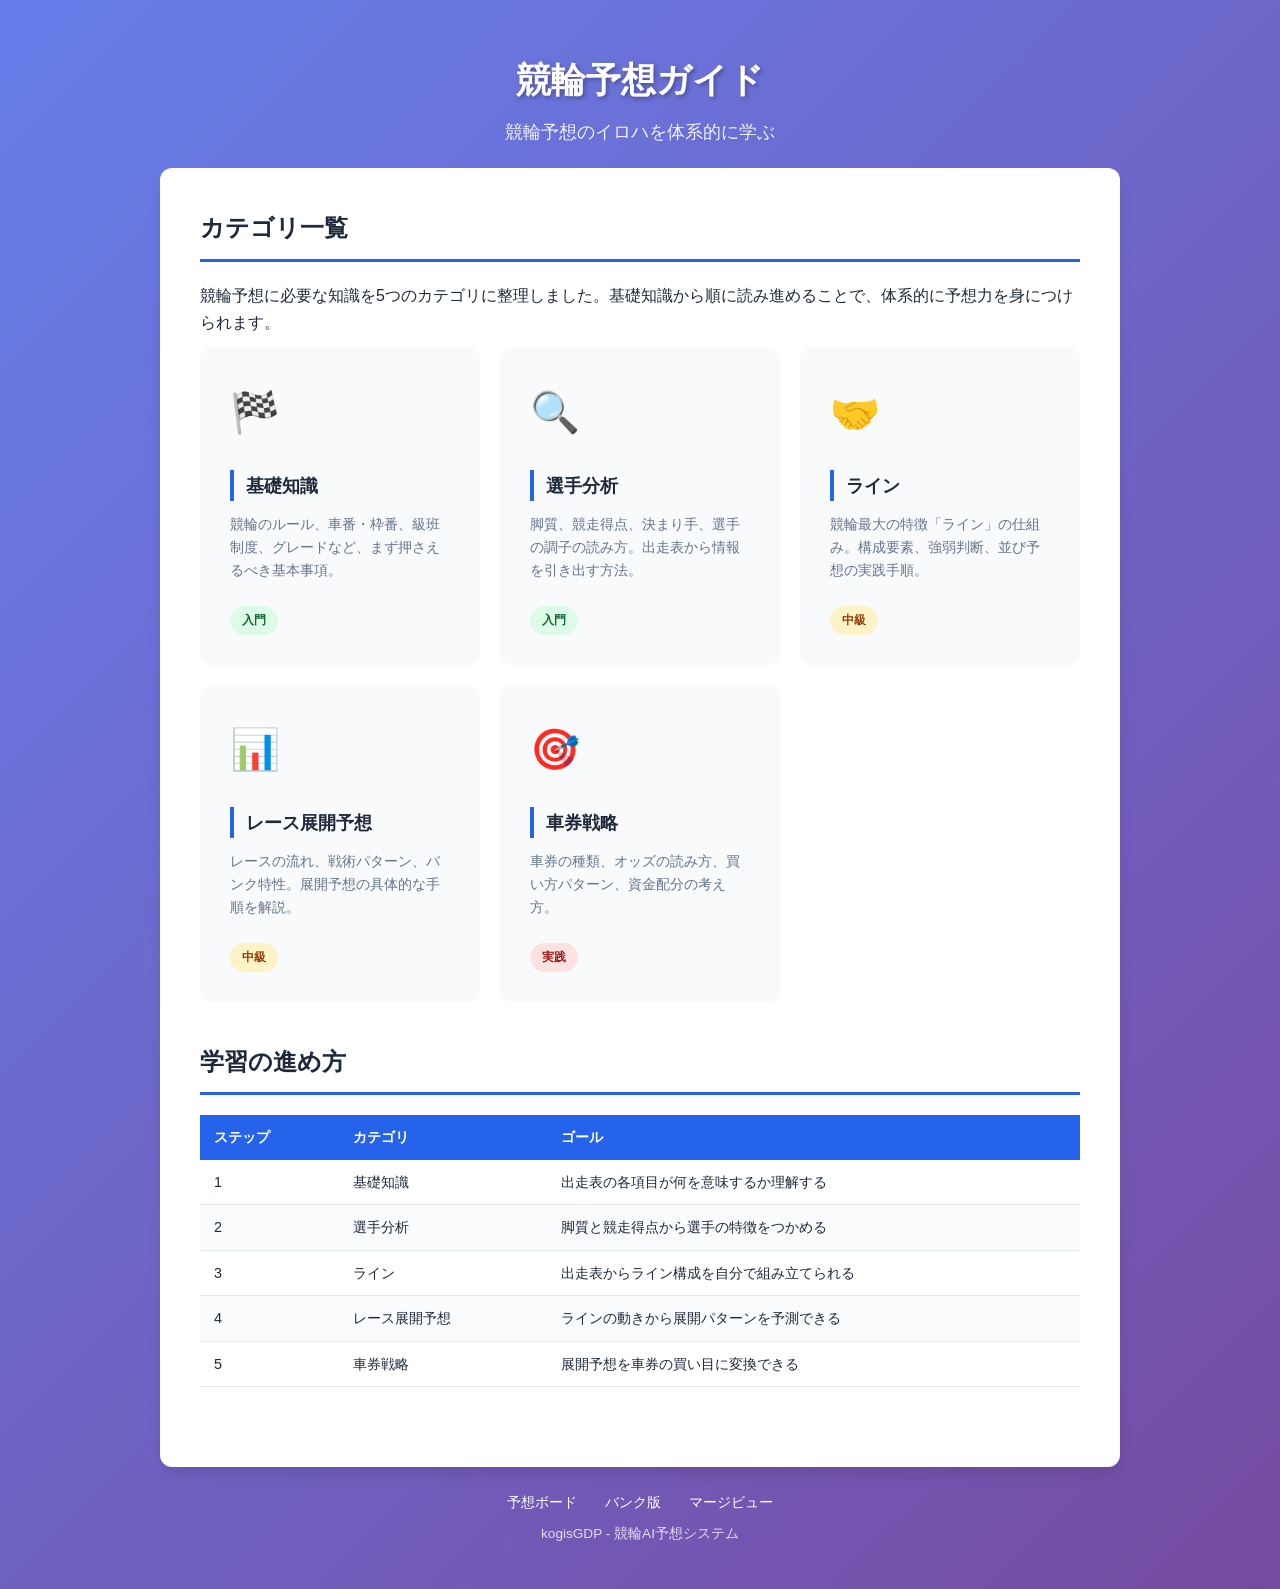
==== guide/index.html @ 1b74db97 "初期構築: 競輪予想ガイド公開サイト kogisGDPから公開コンテンツを分離。  ページ: - index.html: 予想ボード - bank.html: バンク予想ボード - race-merg" ====
<!DOCTYPE html>
<html lang="ja">
<head>
    <meta charset="UTF-8">
    <meta name="viewport" content="width=device-width, initial-scale=1.0">
    <title>競輪予想ガイド - kogisGDP</title>
    <link rel="stylesheet" href="guide.css">
</head>
<body>
    <div class="container">
        <header class="guide-header">
            <h1>競輪予想ガイド</h1>
            <p class="subtitle">競輪予想のイロハを体系的に学ぶ</p>
        </header>

        <main class="guide-content">
            <section class="article-section">
                <h2>カテゴリ一覧</h2>
                <p>競輪予想に必要な知識を5つのカテゴリに整理しました。基礎知識から順に読み進めることで、体系的に予想力を身につけられます。</p>

                <div class="category-grid">
                    <a href="basics.html" class="category-card">
                        <span class="card-icon">&#x1F3C1;</span>
                        <h3>基礎知識</h3>
                        <p>競輪のルール、車番・枠番、級班制度、グレードなど、まず押さえるべき基本事項。</p>
                        <span class="card-tag tag-beginner">入門</span>
                    </a>

                    <a href="player-analysis.html" class="category-card">
                        <span class="card-icon">&#x1F50D;</span>
                        <h3>選手分析</h3>
                        <p>脚質、競走得点、決まり手、選手の調子の読み方。出走表から情報を引き出す方法。</p>
                        <span class="card-tag tag-beginner">入門</span>
                    </a>

                    <a href="line-formation.html" class="category-card">
                        <span class="card-icon">&#x1F91D;</span>
                        <h3>ライン</h3>
                        <p>競輪最大の特徴「ライン」の仕組み。構成要素、強弱判断、並び予想の実践手順。</p>
                        <span class="card-tag tag-intermediate">中級</span>
                    </a>

                    <a href="race-development.html" class="category-card">
                        <span class="card-icon">&#x1F4CA;</span>
                        <h3>レース展開予想</h3>
                        <p>レースの流れ、戦術パターン、バンク特性。展開予想の具体的な手順を解説。</p>
                        <span class="card-tag tag-intermediate">中級</span>
                    </a>

                    <a href="betting-strategy.html" class="category-card">
                        <span class="card-icon">&#x1F3AF;</span>
                        <h3>車券戦略</h3>
                        <p>車券の種類、オッズの読み方、買い方パターン、資金配分の考え方。</p>
                        <span class="card-tag tag-advanced">実践</span>
                    </a>
                </div>
            </section>

            <section class="article-section">
                <h2>学習の進め方</h2>
                <table class="guide-table">
                    <thead>
                        <tr>
                            <th>ステップ</th>
                            <th>カテゴリ</th>
                            <th>ゴール</th>
                        </tr>
                    </thead>
                    <tbody>
                        <tr>
                            <td>1</td>
                            <td>基礎知識</td>
                            <td>出走表の各項目が何を意味するか理解する</td>
                        </tr>
                        <tr>
                            <td>2</td>
                            <td>選手分析</td>
                            <td>脚質と競走得点から選手の特徴をつかめる</td>
                        </tr>
                        <tr>
                            <td>3</td>
                            <td>ライン</td>
                            <td>出走表からライン構成を自分で組み立てられる</td>
                        </tr>
                        <tr>
                            <td>4</td>
                            <td>レース展開予想</td>
                            <td>ラインの動きから展開パターンを予測できる</td>
                        </tr>
                        <tr>
                            <td>5</td>
                            <td>車券戦略</td>
                            <td>展開予想を車券の買い目に変換できる</td>
                        </tr>
                    </tbody>
                </table>
            </section>
        </main>

        <footer class="guide-footer">
            <div class="footer-links">
                <a href="../index.html">予想ボード</a>
                <a href="../bank.html">バンク版</a>
                <a href="../race-merge.html">マージビュー</a>
            </div>
            <p>kogisGDP - 競輪AI予想システム</p>
        </footer>
    </div>
</body>
</html>
---- guide/guide.css ----
/* kogisGDP - 競輪予想ガイド 共通スタイルシート */

* {
    margin: 0;
    padding: 0;
    box-sizing: border-box;
}

:root {
    --primary-color: #2563eb;
    --primary-hover: #1d4ed8;
    --primary-light: #dbeafe;
    --secondary-color: #64748b;
    --success-color: #10b981;
    --danger-color: #ef4444;
    --warning-color: #f59e0b;
    --bg-color: #f8fafc;
    --card-bg: #ffffff;
    --text-color: #1e293b;
    --text-muted: #64748b;
    --border-color: #e2e8f0;
    --shadow: 0 1px 3px rgba(0, 0, 0, 0.1);
    --shadow-lg: 0 10px 15px -3px rgba(0, 0, 0, 0.1);
    --radius: 12px;
}

body {
    font-family: 'Segoe UI', 'Hiragino Sans', 'Meiryo', sans-serif;
    background: linear-gradient(135deg, #667eea 0%, #764ba2 100%);
    min-height: 100vh;
    color: var(--text-color);
    line-height: 1.7;
}

/* コンテナ */
.container {
    max-width: 1000px;
    margin: 0 auto;
    padding: 20px;
}

/* ヘッダー */
.guide-header {
    text-align: center;
    padding: 30px 0 20px;
    color: white;
}

.guide-header h1 {
    font-size: 2.2rem;
    margin-bottom: 8px;
    text-shadow: 2px 2px 4px rgba(0, 0, 0, 0.3);
}

.guide-header .subtitle {
    font-size: 1.1rem;
    opacity: 0.9;
}

/* パンくずリスト */
.breadcrumb {
    padding: 12px 0;
    font-size: 0.9rem;
}

.breadcrumb a {
    color: rgba(255, 255, 255, 0.85);
    text-decoration: none;
}

.breadcrumb a:hover {
    color: white;
    text-decoration: underline;
}

.breadcrumb .separator {
    color: rgba(255, 255, 255, 0.5);
    margin: 0 8px;
}

.breadcrumb .current {
    color: white;
    font-weight: 600;
}

/* メインコンテンツ */
.guide-content {
    background: var(--card-bg);
    border-radius: var(--radius);
    padding: 40px;
    box-shadow: var(--shadow-lg);
}

/* カテゴリグリッド（トップページ用） */
.category-grid {
    display: grid;
    grid-template-columns: repeat(auto-fill, minmax(280px, 1fr));
    gap: 20px;
    margin-top: 10px;
}

.category-card {
    background: var(--bg-color);
    border-radius: var(--radius);
    padding: 28px;
    transition: transform 0.2s, box-shadow 0.2s;
    border: 2px solid transparent;
    text-decoration: none;
    color: inherit;
    display: block;
}

.category-card:hover {
    transform: translateY(-4px);
    box-shadow: var(--shadow-lg);
    border-color: var(--primary-color);
}

.category-card .card-icon {
    font-size: 2.5rem;
    margin-bottom: 12px;
    display: block;
}

.category-card h3 {
    font-size: 1.2rem;
    margin-bottom: 8px;
    color: var(--text-color);
}

.category-card p {
    font-size: 0.9rem;
    color: var(--text-muted);
    line-height: 1.6;
}

.category-card .card-tag {
    display: inline-block;
    margin-top: 12px;
    padding: 4px 12px;
    border-radius: 20px;
    font-size: 0.75rem;
    font-weight: 600;
}

.tag-beginner {
    background: #dcfce7;
    color: #166534;
}

.tag-intermediate {
    background: #fef3c7;
    color: #92400e;
}

.tag-advanced {
    background: #fee2e2;
    color: #991b1b;
}

/* 記事スタイル */
.article-section {
    margin-bottom: 40px;
}

.article-section h2 {
    font-size: 1.5rem;
    color: var(--text-color);
    padding-bottom: 10px;
    border-bottom: 3px solid var(--primary-color);
    margin-bottom: 20px;
}

.article-section h3 {
    font-size: 1.15rem;
    color: var(--text-color);
    margin: 24px 0 12px;
    padding-left: 12px;
    border-left: 4px solid var(--primary-color);
}

.article-section h4 {
    font-size: 1rem;
    color: var(--secondary-color);
    margin: 16px 0 8px;
}

.article-section p {
    margin-bottom: 12px;
}

/* テーブル */
.guide-table {
    width: 100%;
    border-collapse: collapse;
    margin: 16px 0 24px;
    font-size: 0.9rem;
}

.guide-table th {
    background: var(--primary-color);
    color: white;
    padding: 10px 14px;
    text-align: left;
    font-weight: 600;
    white-space: nowrap;
}

.guide-table td {
    padding: 10px 14px;
    border-bottom: 1px solid var(--border-color);
}

.guide-table tbody tr:hover {
    background: var(--bg-color);
}

.guide-table tbody tr:nth-child(even) {
    background: #fafbfc;
}

.guide-table tbody tr:nth-child(even):hover {
    background: var(--bg-color);
}

/* 車番カラーバッジ */
.car-badge {
    display: inline-flex;
    align-items: center;
    justify-content: center;
    width: 28px;
    height: 28px;
    border-radius: 50%;
    font-weight: bold;
    font-size: 0.85rem;
    color: white;
}

.car-1 { background: #fff; color: #000; border: 2px solid #333; }
.car-2 { background: #000; }
.car-3 { background: #e74c3c; }
.car-4 { background: #3498db; }
.car-5 { background: #f1c40f; color: #000; }
.car-6 { background: #27ae60; }
.car-7 { background: #e67e22; }
.car-8 { background: #e91e63; }
.car-9 { background: #9b59b6; }

/* インフォボックス */
.info-box {
    padding: 16px 20px;
    border-radius: 8px;
    margin: 16px 0;
    font-size: 0.92rem;
}

.info-box.tip {
    background: #ecfdf5;
    border-left: 4px solid var(--success-color);
}

.info-box.warning {
    background: #fffbeb;
    border-left: 4px solid var(--warning-color);
}

.info-box.important {
    background: #eff6ff;
    border-left: 4px solid var(--primary-color);
}

.info-box .box-title {
    font-weight: 700;
    margin-bottom: 4px;
}

/* リスト */
.article-section ul,
.article-section ol {
    margin: 8px 0 16px 20px;
}

.article-section li {
    margin-bottom: 6px;
}

/* コードブロック風 */
.formation-example {
    background: #1e293b;
    color: #e2e8f0;
    padding: 16px 20px;
    border-radius: 8px;
    font-family: 'Courier New', monospace;
    font-size: 0.9rem;
    margin: 12px 0;
    overflow-x: auto;
    line-height: 1.8;
}

/* ページナビゲーション */
.page-nav {
    display: flex;
    justify-content: space-between;
    margin-top: 40px;
    padding-top: 20px;
    border-top: 1px solid var(--border-color);
    gap: 16px;
}

.page-nav a {
    display: flex;
    align-items: center;
    gap: 8px;
    padding: 12px 20px;
    background: var(--bg-color);
    border-radius: 8px;
    text-decoration: none;
    color: var(--text-color);
    font-weight: 600;
    font-size: 0.9rem;
    transition: background 0.2s, transform 0.2s;
    max-width: 48%;
}

.page-nav a:hover {
    background: var(--primary-light);
    transform: translateY(-2px);
}

.page-nav .nav-label {
    font-size: 0.75rem;
    color: var(--text-muted);
    font-weight: 400;
}

.page-nav .next {
    margin-left: auto;
    text-align: right;
}

/* サイドバーTOC（目次） */
.toc {
    background: var(--bg-color);
    border-radius: 8px;
    padding: 16px 20px;
    margin-bottom: 30px;
}

.toc h4 {
    font-size: 0.9rem;
    margin-bottom: 10px;
    color: var(--text-muted);
}

.toc ul {
    list-style: none;
    margin: 0;
    padding: 0;
}

.toc li {
    margin-bottom: 6px;
}

.toc a {
    color: var(--primary-color);
    text-decoration: none;
    font-size: 0.88rem;
}

.toc a:hover {
    text-decoration: underline;
}

.toc .toc-sub {
    padding-left: 16px;
}

/* フッター */
.guide-footer {
    text-align: center;
    padding: 24px 0;
    color: rgba(255, 255, 255, 0.8);
    font-size: 0.85rem;
}

.guide-footer a {
    color: white;
    text-decoration: none;
}

.guide-footer a:hover {
    text-decoration: underline;
}

.guide-footer .footer-links {
    margin-bottom: 8px;
}

.guide-footer .footer-links a {
    margin: 0 12px;
}

/* レスポンシブ */
@media (max-width: 768px) {
    .container {
        padding: 12px;
    }

    .guide-header h1 {
        font-size: 1.6rem;
    }

    .guide-content {
        padding: 20px 16px;
    }

    .category-grid {
        grid-template-columns: 1fr;
    }

    .article-section h2 {
        font-size: 1.25rem;
    }

    .guide-table {
        font-size: 0.82rem;
    }

    .guide-table th,
    .guide-table td {
        padding: 8px 10px;
    }

    .page-nav {
        flex-direction: column;
    }

    .page-nav a {
        max-width: 100%;
    }
}
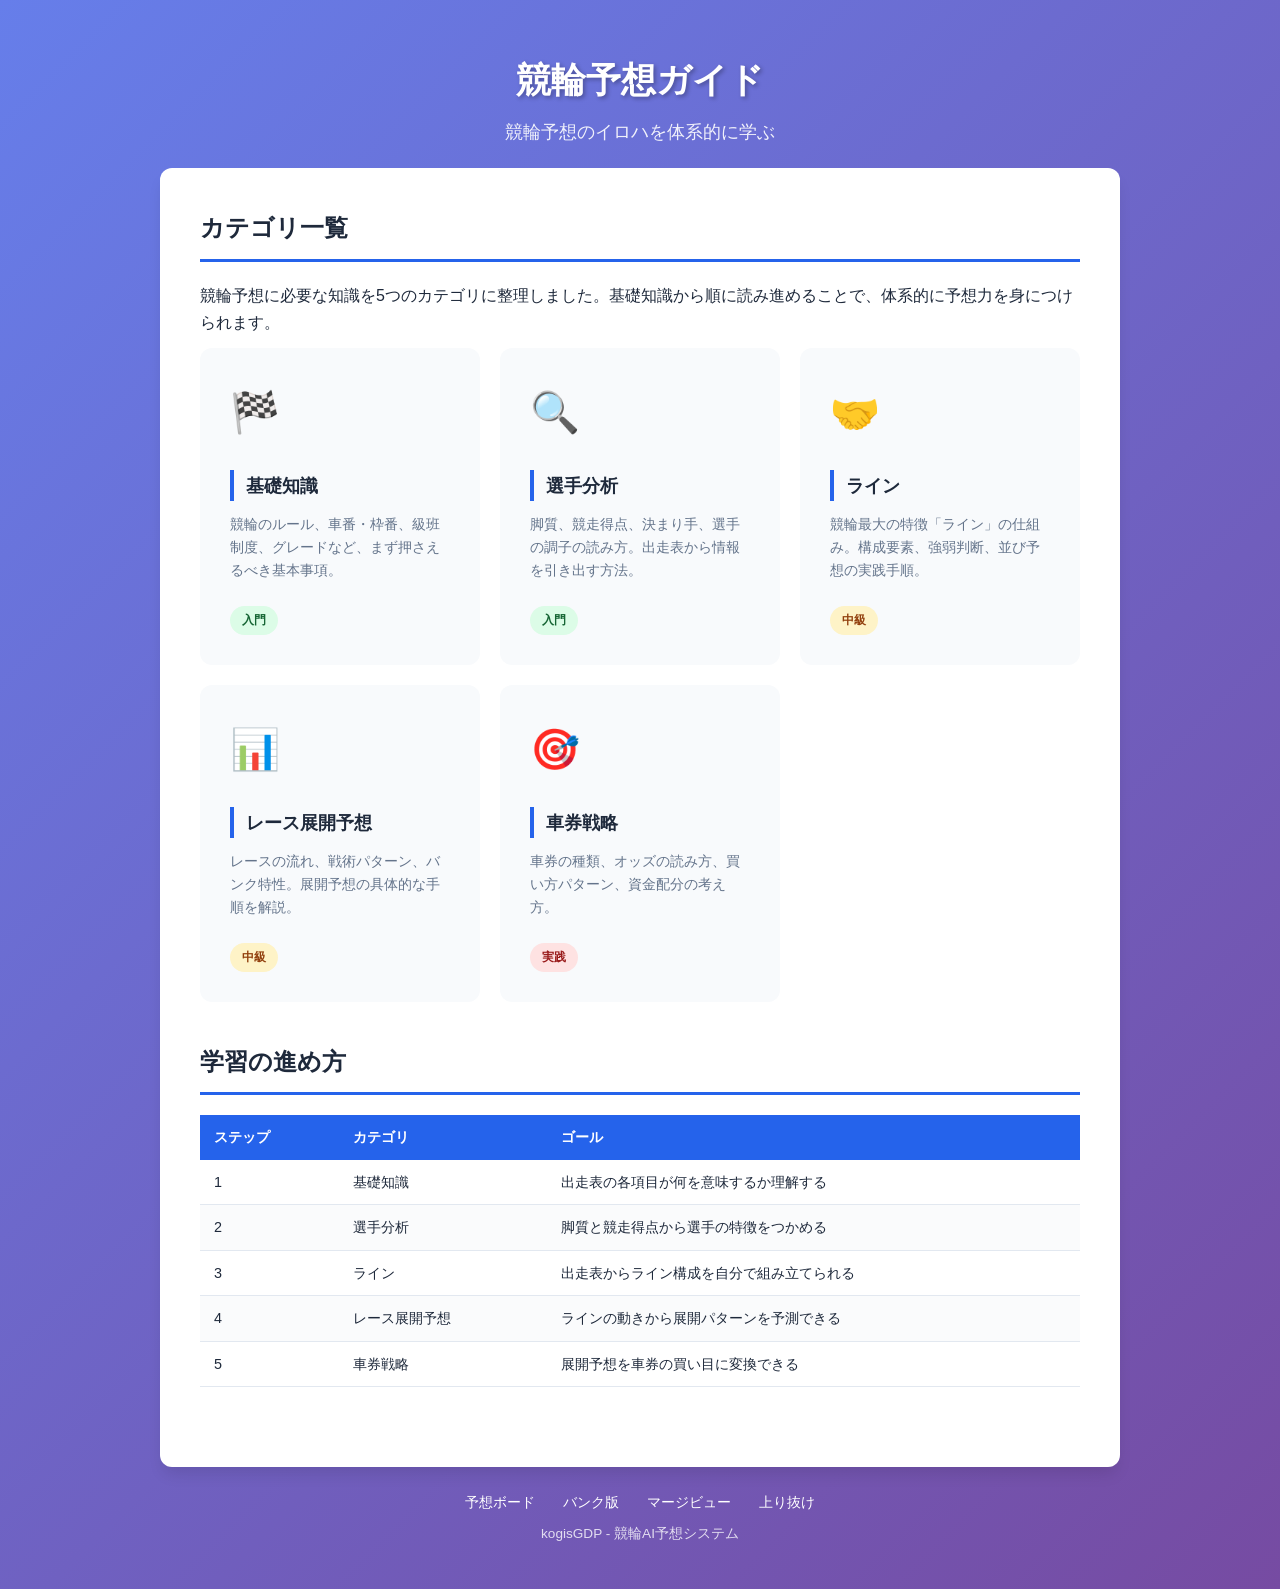
==== commit b970b86c: "上り抜けページを追加: 前日上りタイムのレース別抽出 各レースで前日の上りタイムが速かった選手を抽出する agari.html を追加。 データ元は asilogkeirin の公開バケット (rac" ====
--- a/guide/index.html
+++ b/guide/index.html
@@ -102,6 +102,7 @@
                 <a href="../index.html">予想ボード</a>
                 <a href="../bank.html">バンク版</a>
                 <a href="../race-merge.html">マージビュー</a>
+                <a href="../agari.html">上り抜け</a>
             </div>
             <p>kogisGDP - 競輪AI予想システム</p>
         </footer>
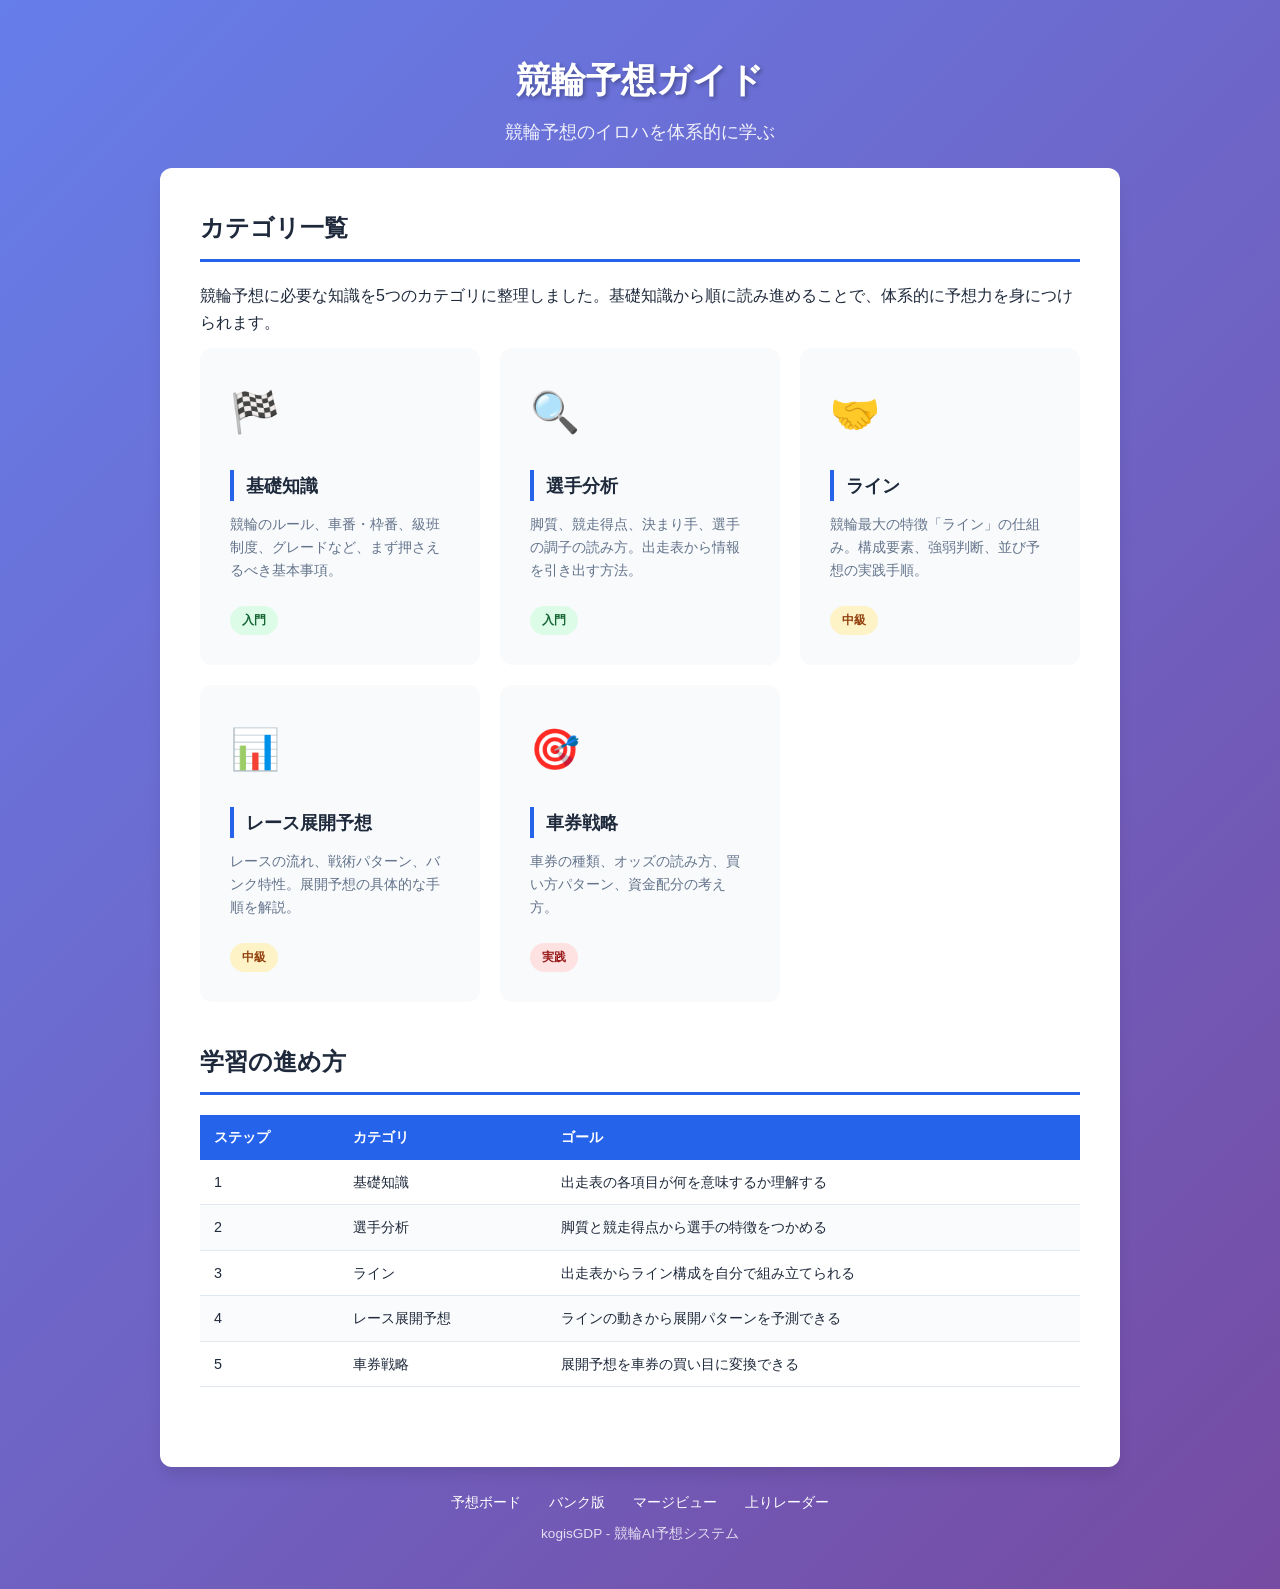
==== commit e39dd503: "「上り抜け」を「上りレーダー」に改称し、ヘッダーをロゴ化 名称を変更し、あわせてヘッダーを絵文字＋見出しからロゴらしい組みに 作り直した。  - ページ名を 上りレーダー に変更（title / h1" ====
--- a/guide/index.html
+++ b/guide/index.html
@@ -102,7 +102,7 @@
                 <a href="../index.html">予想ボード</a>
                 <a href="../bank.html">バンク版</a>
                 <a href="../race-merge.html">マージビュー</a>
-                <a href="../agari.html">上り抜け</a>
+                <a href="../agari.html">上りレーダー</a>
             </div>
             <p>kogisGDP - 競輪AI予想システム</p>
         </footer>
